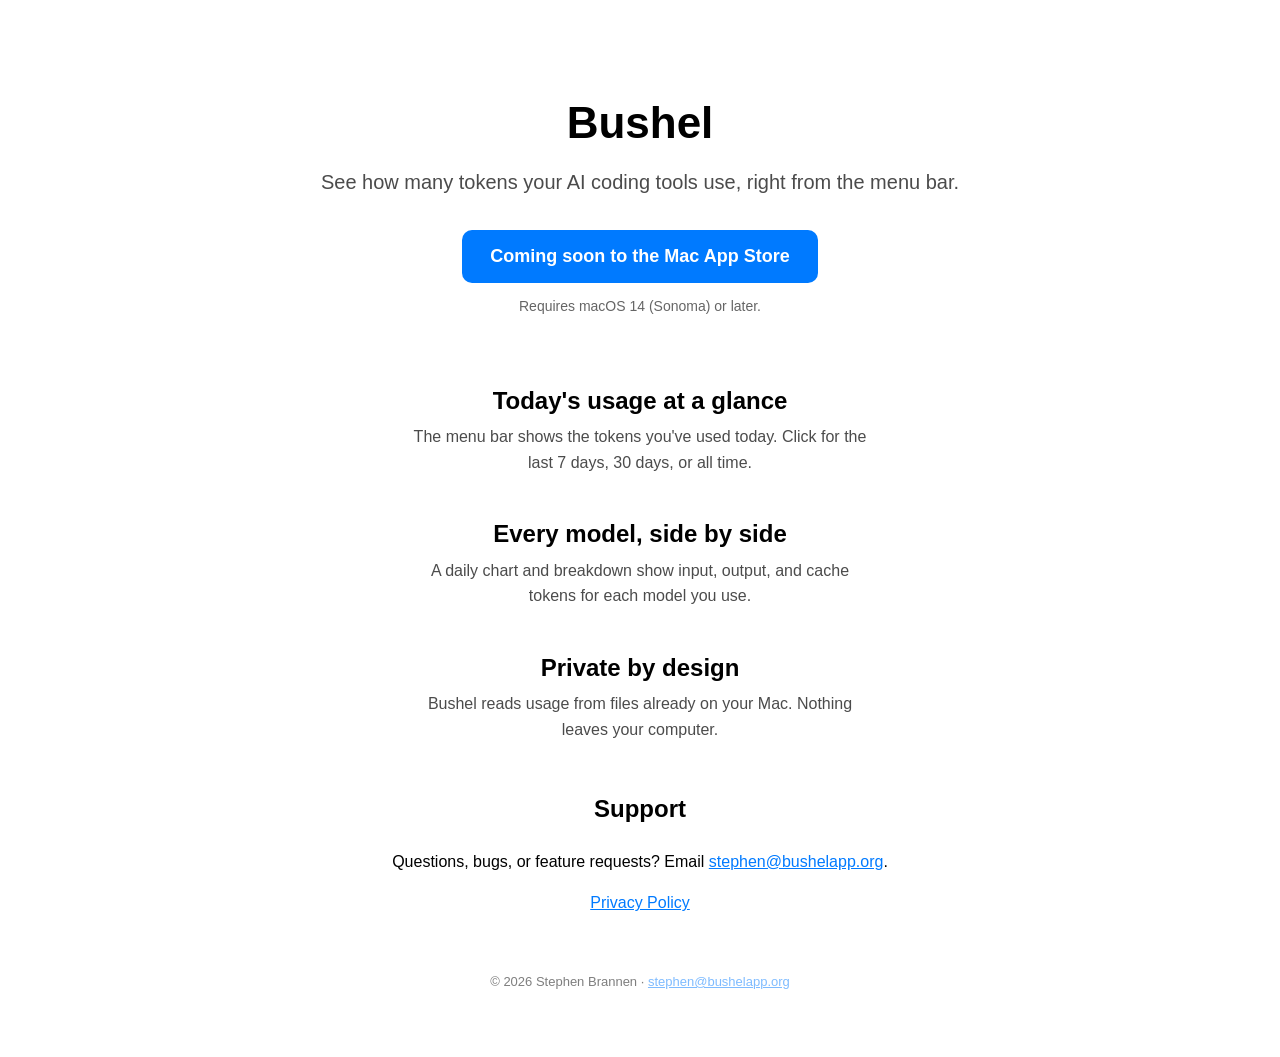
==== index.html @ 147a5994 "site: add landing page and privacy policy Co-Authored-By: Claude Opus 5.5 <noreply@anthropic.com> AI" ====
<!DOCTYPE html>
<html lang="en">
<head>
<meta charset="utf-8">
<meta name="viewport" content="width=device-width, initial-scale=1">
<title>Bushel, an LLM token tracker for macOS</title>
<style>
  :root { color-scheme: light dark; }
  body {
    font: 16px/1.6 -apple-system, BlinkMacSystemFont, "Segoe UI", sans-serif;
    margin: 0; padding: 0 24px;
    display: flex; flex-direction: column; align-items: center;
    text-align: center;
  }
  main { max-width: 640px; padding: 64px 0; }
  h1 { font-size: 44px; margin: 24px 0 8px; }
  .tagline { font-size: 20px; opacity: 0.7; margin: 0 0 32px; }
  .soon {
    display: inline-block; padding: 12px 28px; border-radius: 10px;
    background: #007aff; color: #fff; font-weight: 600; font-size: 18px;
  }
  .req { font-size: 14px; opacity: 0.6; margin-top: 12px; }
  .features { margin: 64px 0 8px; }
  .feature { margin: 40px 0; }
  .feature h3 { font-size: 24px; margin: 0 0 4px; }
  .feature p { opacity: 0.7; margin: 0 auto; max-width: 460px; }
  .support { margin-top: 48px; }
  footer { font-size: 13px; opacity: 0.5; margin-top: 56px; }
  a { color: #007aff; }
</style>
</head>
<body>
<main>
  <h1>Bushel</h1>
  <p class="tagline">See how many tokens your AI coding tools use, right from the menu bar.</p>

  <span class="soon">Coming soon to the Mac App Store</span>
  <p class="req">Requires macOS 14 (Sonoma) or later.</p>

  <section class="features">
    <div class="feature">
      <h3>Today's usage at a glance</h3>
      <p>The menu bar shows the tokens you've used today. Click for the last 7 days, 30 days, or all time.</p>
    </div>
    <div class="feature">
      <h3>Every model, side by side</h3>
      <p>A daily chart and breakdown show input, output, and cache tokens for each model you use.</p>
    </div>
    <div class="feature">
      <h3>Private by design</h3>
      <p>Bushel reads usage from files already on your Mac. Nothing leaves your computer.</p>
    </div>
  </section>

  <div class="support">
    <h2>Support</h2>
    <p>Questions, bugs, or feature requests? Email
       <a href="mailto:stephen@bushelapp.org">stephen@bushelapp.org</a>.</p>
    <p><a href="privacy.html">Privacy Policy</a></p>
  </div>

  <footer>© 2026 Stephen Brannen · <a href="mailto:stephen@bushelapp.org">stephen@bushelapp.org</a></footer>
</main>
</body>
</html>
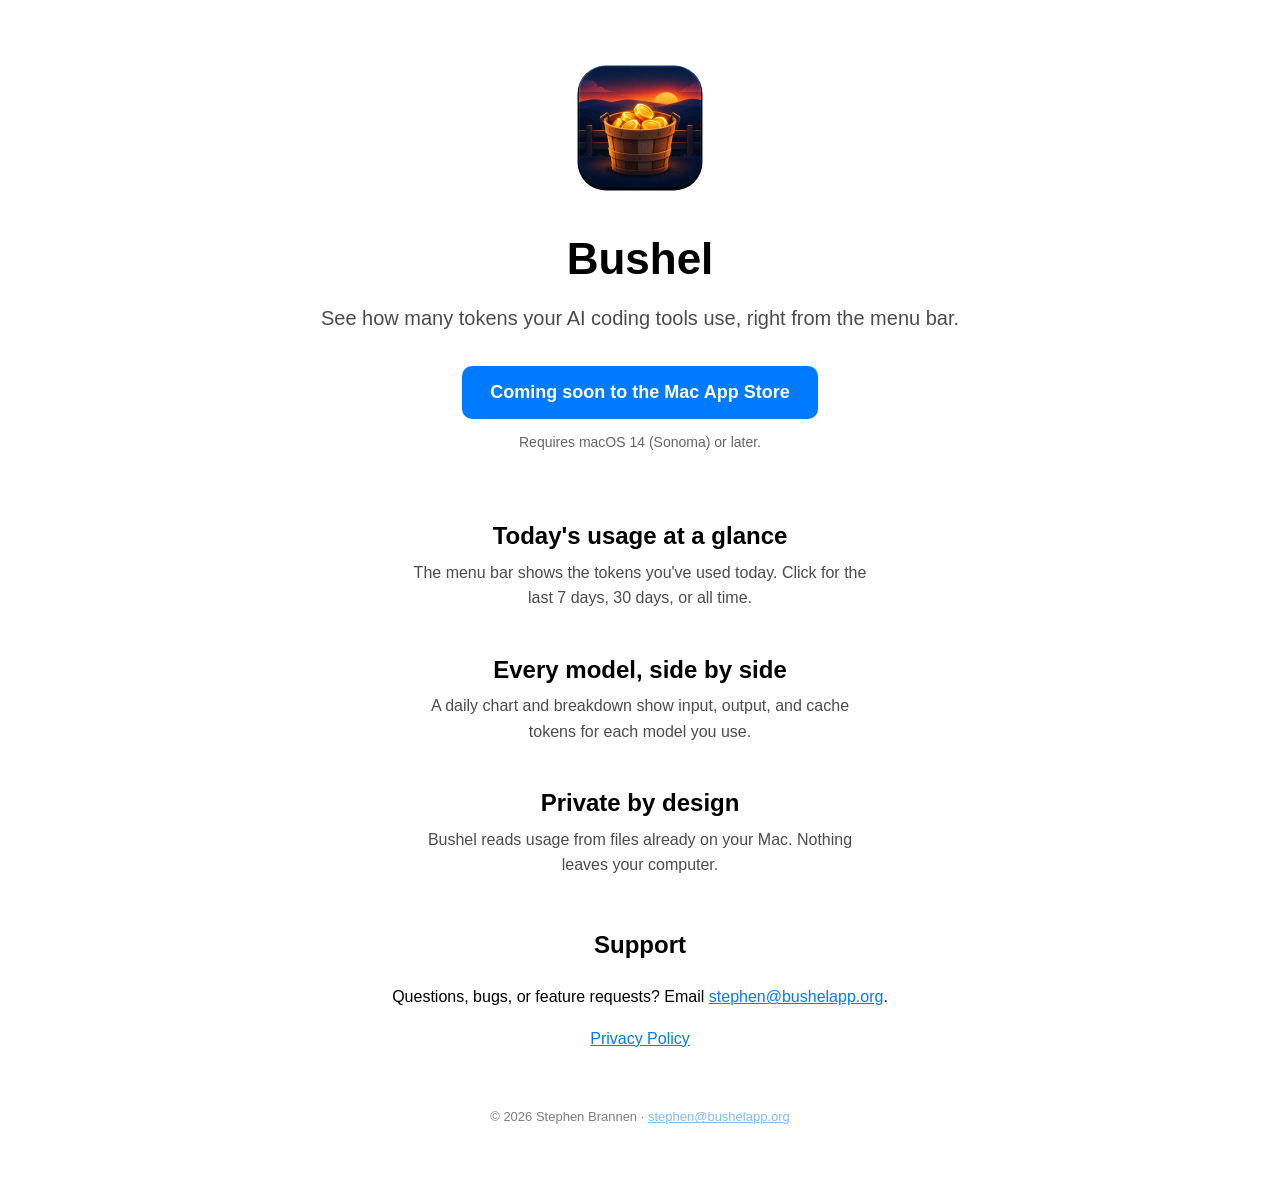
==== commit 647b7cc3: "site: add app icon to the landing page Co-Authored-By: Claude Opus 5.5 <noreply@anthropic.com> AI-To" ====
--- a/index.html
+++ b/index.html
@@ -13,6 +13,8 @@
     text-align: center;
   }
   main { max-width: 640px; padding: 64px 0; }
+  /* The icon PNG has an opaque dark margin and corners, so clip to the artwork's rounded square. */
+  img.icon { width: 128px; height: 128px; clip-path: inset(1.2% round 22%); }
   h1 { font-size: 44px; margin: 24px 0 8px; }
   .tagline { font-size: 20px; opacity: 0.7; margin: 0 0 32px; }
   .soon {
@@ -31,6 +33,7 @@
 </head>
 <body>
 <main>
+  <img class="icon" src="icon.png" alt="Bushel icon">
   <h1>Bushel</h1>
   <p class="tagline">See how many tokens your AI coding tools use, right from the menu bar.</p>
 
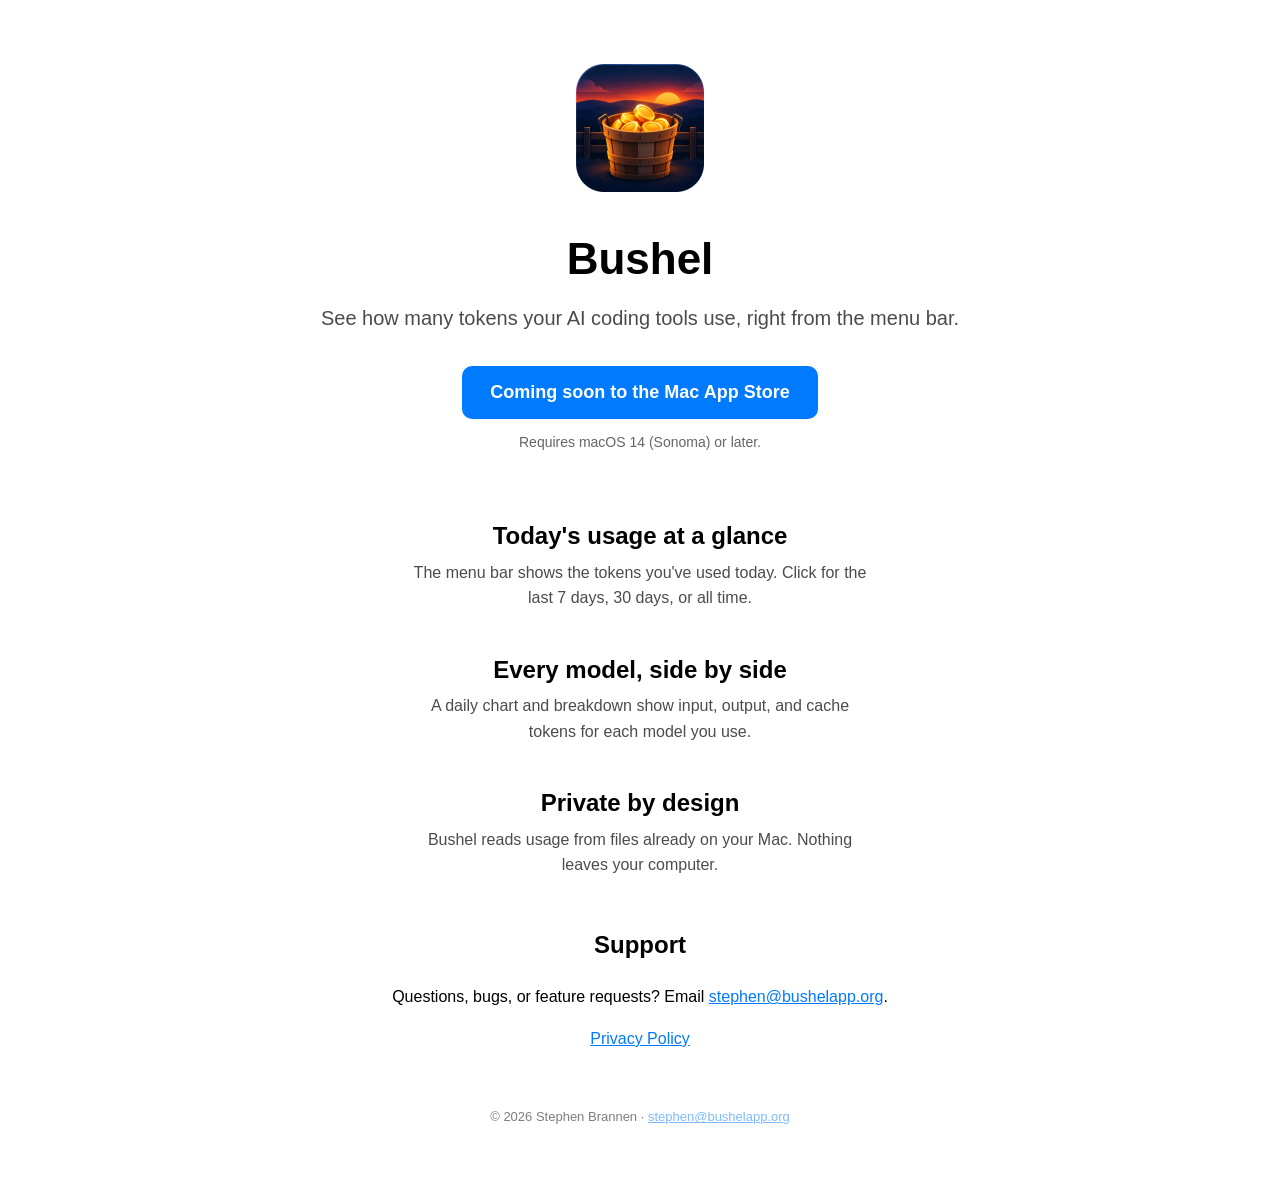
==== commit dfc5e1d5: "site: use the transparent app icon Co-Authored-By: Claude Opus 5.5 <noreply@anthropic.com> AI-Tool: " ====
--- a/index.html
+++ b/index.html
@@ -13,8 +13,7 @@
     text-align: center;
   }
   main { max-width: 640px; padding: 64px 0; }
-  /* The icon PNG has an opaque dark margin and corners, so clip to the artwork's rounded square. */
-  img.icon { width: 128px; height: 128px; clip-path: inset(1.2% round 22%); }
+  img.icon { width: 128px; height: 128px; }
   h1 { font-size: 44px; margin: 24px 0 8px; }
   .tagline { font-size: 20px; opacity: 0.7; margin: 0 0 32px; }
   .soon {
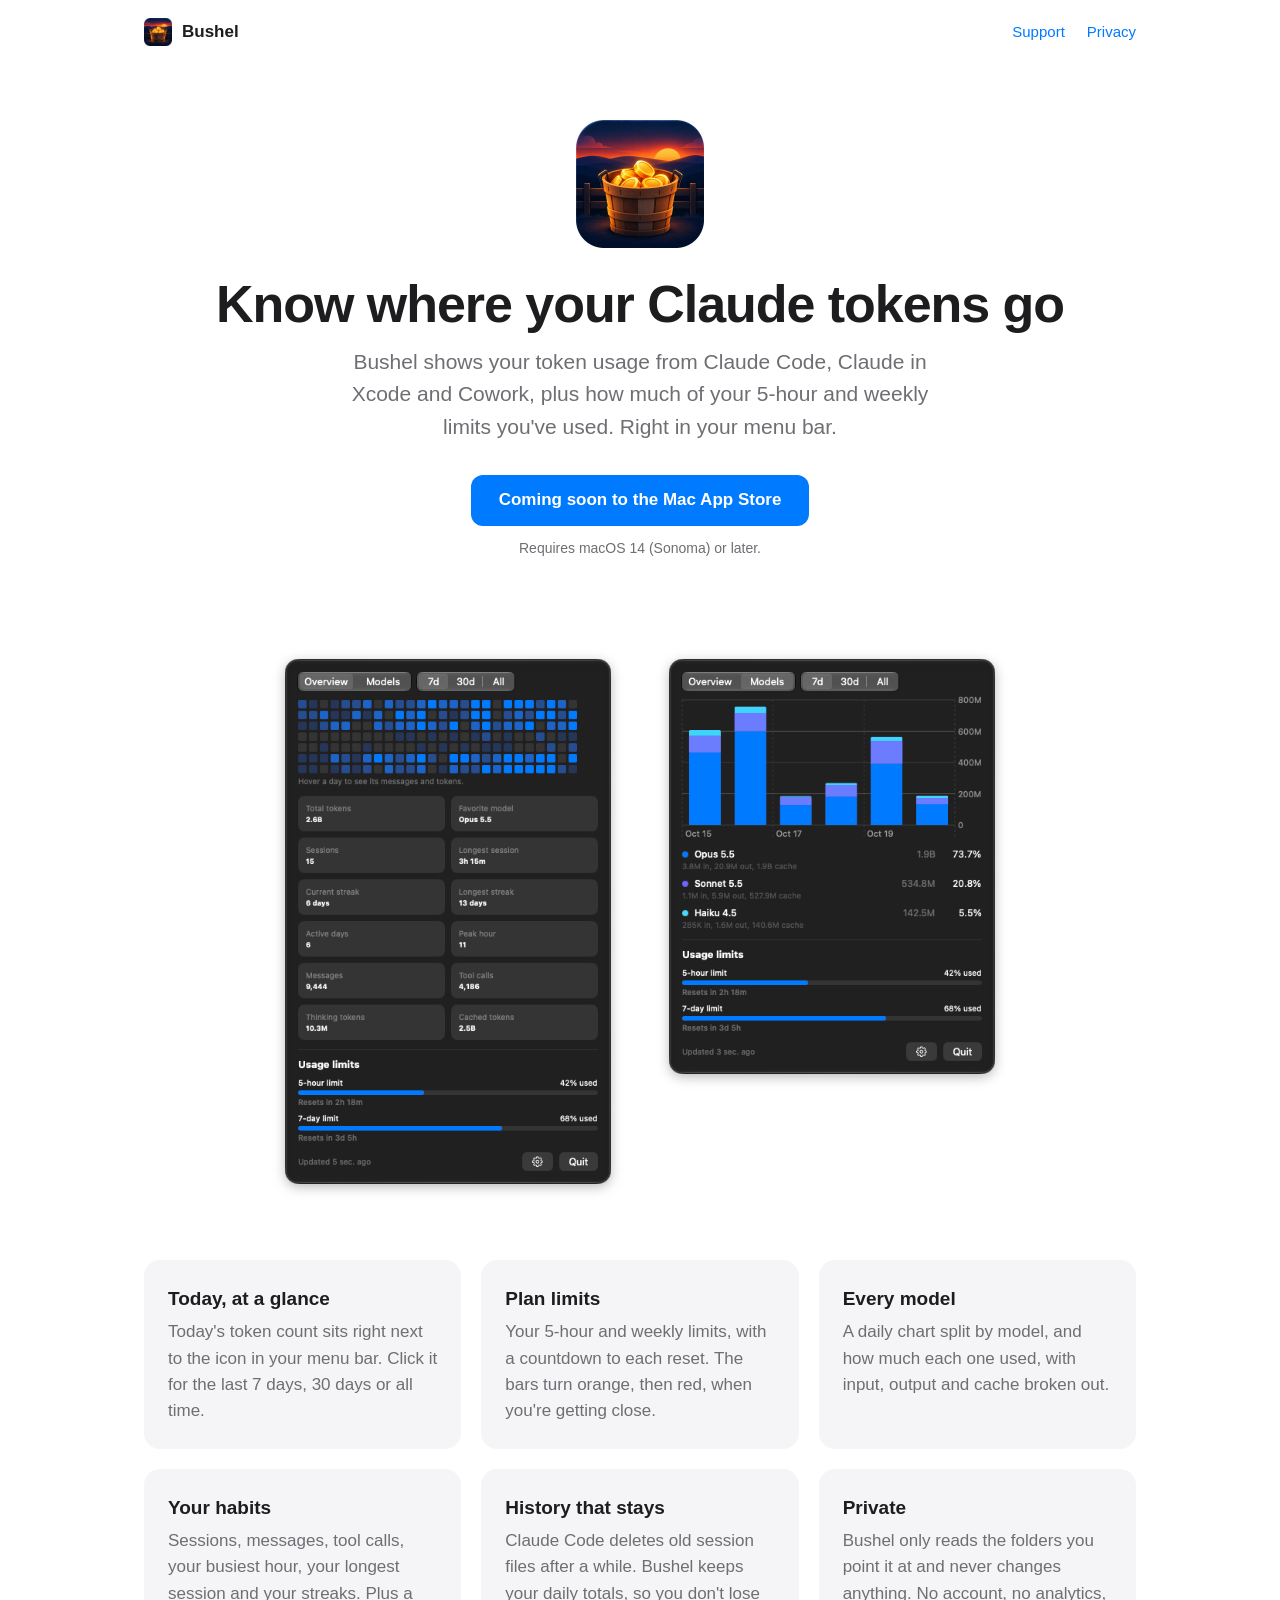
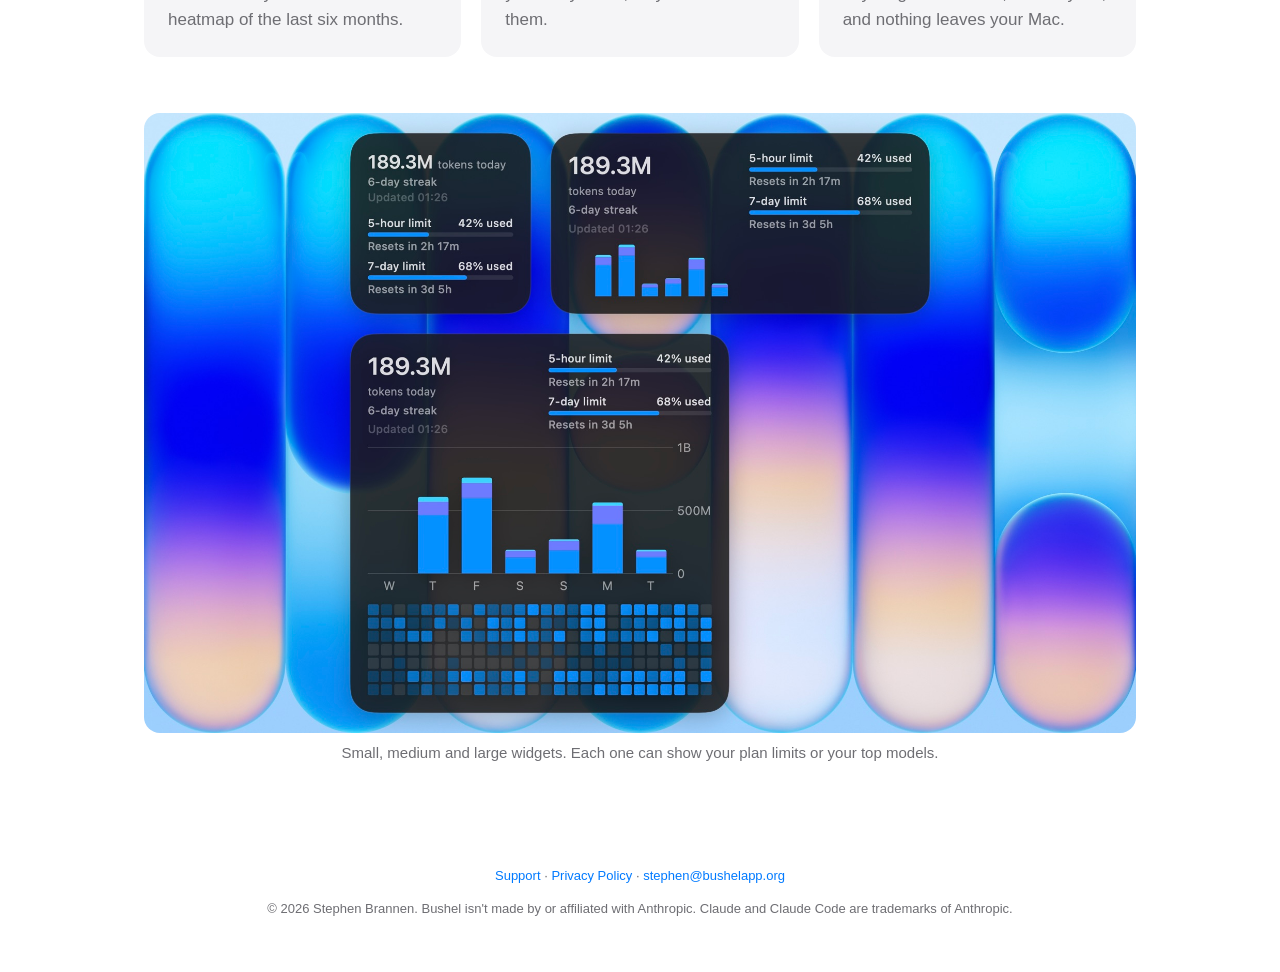
==== commit 224e6331: "feat: add a support page and screenshots, and share one stylesheet across pages AI-Tool: Claude Code" ====
--- a/index.html
+++ b/index.html
@@ -3,65 +3,70 @@
 <head>
 <meta charset="utf-8">
 <meta name="viewport" content="width=device-width, initial-scale=1">
-<title>Bushel, an LLM token tracker for macOS</title>
-<style>
-  :root { color-scheme: light dark; }
-  body {
-    font: 16px/1.6 -apple-system, BlinkMacSystemFont, "Segoe UI", sans-serif;
-    margin: 0; padding: 0 24px;
-    display: flex; flex-direction: column; align-items: center;
-    text-align: center;
-  }
-  main { max-width: 640px; padding: 64px 0; }
-  img.icon { width: 128px; height: 128px; }
-  h1 { font-size: 44px; margin: 24px 0 8px; }
-  .tagline { font-size: 20px; opacity: 0.7; margin: 0 0 32px; }
-  .soon {
-    display: inline-block; padding: 12px 28px; border-radius: 10px;
-    background: #007aff; color: #fff; font-weight: 600; font-size: 18px;
-  }
-  .req { font-size: 14px; opacity: 0.6; margin-top: 12px; }
-  .features { margin: 64px 0 8px; }
-  .feature { margin: 40px 0; }
-  .feature h3 { font-size: 24px; margin: 0 0 4px; }
-  .feature p { opacity: 0.7; margin: 0 auto; max-width: 460px; }
-  .support { margin-top: 48px; }
-  footer { font-size: 13px; opacity: 0.5; margin-top: 56px; }
-  a { color: #007aff; }
-</style>
+<title>Bushel: Claude token usage and plan limits for your Mac</title>
+<meta name="description" content="See your Claude token usage and your 5-hour and weekly plan limits from the menu bar and desktop widgets. Everything stays on your Mac.">
+<link rel="icon" href="icon.png">
+<link rel="stylesheet" href="style.css">
 </head>
 <body>
+<nav>
+  <a class="brand" href="index.html"><img src="icon.png" alt="">Bushel</a>
+  <div class="links">
+    <a href="support.html">Support</a>
+    <a href="privacy.html">Privacy</a>
+  </div>
+</nav>
+
 <main>
-  <img class="icon" src="icon.png" alt="Bushel icon">
-  <h1>Bushel</h1>
-  <p class="tagline">See how many tokens your AI coding tools use, right from the menu bar.</p>
+  <section class="hero">
+    <img class="icon" src="icon.png" alt="Bushel icon">
+    <h1>Know where your Claude tokens go</h1>
+    <p class="tagline">Bushel shows your token usage from Claude Code, Claude in Xcode and Cowork, plus how much of your 5-hour and weekly limits you've used. Right in your menu bar.</p>
+    <span class="badge">Coming soon to the Mac App Store</span>
+    <p class="requirement">Requires macOS 14 (Sonoma) or later.</p>
+  </section>
 
-  <span class="soon">Coming soon to the Mac App Store</span>
-  <p class="req">Requires macOS 14 (Sonoma) or later.</p>
+  <section class="screens">
+    <img src="images/overview.png" alt="Bushel's Overview: a six-month activity heatmap, total tokens, sessions, streaks, messages and tool calls, with plan limits below">
+    <img src="images/models.png" alt="Bushel's Models view: tokens per day stacked by model, each model's share, and plan limits">
+  </section>
 
   <section class="features">
     <div class="feature">
-      <h3>Today's usage at a glance</h3>
-      <p>The menu bar shows the tokens you've used today. Click for the last 7 days, 30 days, or all time.</p>
+      <h3>Today, at a glance</h3>
+      <p>Today's token count sits right next to the icon in your menu bar. Click it for the last 7 days, 30 days or all time.</p>
     </div>
     <div class="feature">
-      <h3>Every model, side by side</h3>
-      <p>A daily chart and breakdown show input, output, and cache tokens for each model you use.</p>
+      <h3>Plan limits</h3>
+      <p>Your 5-hour and weekly limits, with a countdown to each reset. The bars turn orange, then red, when you're getting close.</p>
     </div>
     <div class="feature">
-      <h3>Private by design</h3>
-      <p>Bushel reads usage from files already on your Mac. Nothing leaves your computer.</p>
+      <h3>Every model</h3>
+      <p>A daily chart split by model, and how much each one used, with input, output and cache broken out.</p>
+    </div>
+    <div class="feature">
+      <h3>Your habits</h3>
+      <p>Sessions, messages, tool calls, your busiest hour, your longest session and your streaks. Plus a heatmap of the last six months.</p>
+    </div>
+    <div class="feature">
+      <h3>History that stays</h3>
+      <p>Claude Code deletes old session files after a while. Bushel keeps your daily totals, so you don't lose them.</p>
+    </div>
+    <div class="feature">
+      <h3>Private</h3>
+      <p>Bushel only reads the folders you point it at and never changes anything. No account, no analytics, and nothing leaves your Mac.</p>
     </div>
   </section>
 
-  <div class="support">
-    <h2>Support</h2>
-    <p>Questions, bugs, or feature requests? Email
-       <a href="mailto:stephen@bushelapp.org">stephen@bushelapp.org</a>.</p>
-    <p><a href="privacy.html">Privacy Policy</a></p>
-  </div>
+  <section class="wide">
+    <img src="images/widgets.jpg" alt="Bushel's small, medium and large desktop widgets showing today's tokens, plan limits and a daily chart">
+    <p class="caption">Small, medium and large widgets. Each one can show your plan limits or your top models.</p>
+  </section>
+</main>
 
-  <footer>© 2026 Stephen Brannen · <a href="mailto:stephen@bushelapp.org">stephen@bushelapp.org</a></footer>
-</main>
+<footer>
+  <p><a href="support.html">Support</a> · <a href="privacy.html">Privacy Policy</a> · <a href="mailto:stephen@bushelapp.org">stephen@bushelapp.org</a></p>
+  <p>© 2026 Stephen Brannen. Bushel isn't made by or affiliated with Anthropic. Claude and Claude Code are trademarks of Anthropic.</p>
+</footer>
 </body>
 </html>
--- a/style.css
+++ b/style.css
@@ -0,0 +1,89 @@
+:root {
+  color-scheme: light dark;
+  --text: #1d1d1f;
+  --muted: #6e6e73;
+  --background: #ffffff;
+  --panel: #f5f5f7;
+  --accent: #007aff;
+}
+
+@media (prefers-color-scheme: dark) {
+  :root {
+    --text: #f5f5f7;
+    --muted: #a1a1a6;
+    --background: #000000;
+    --panel: #1c1c1e;
+    --accent: #0a84ff;
+  }
+}
+
+* { box-sizing: border-box; }
+
+body {
+  font: 17px/1.55 -apple-system, BlinkMacSystemFont, "Segoe UI", sans-serif;
+  margin: 0;
+  color: var(--text);
+  background: var(--background);
+}
+
+a { color: var(--accent); text-decoration: none; }
+a:hover { text-decoration: underline; }
+
+nav {
+  display: flex; justify-content: space-between; align-items: center;
+  max-width: 1040px; margin: 0 auto; padding: 18px 24px;
+}
+nav .brand { display: flex; align-items: center; gap: 10px; color: var(--text); font-weight: 600; }
+nav .brand img { width: 28px; height: 28px; }
+nav .links { display: flex; gap: 22px; font-size: 15px; }
+
+main { max-width: 1040px; margin: 0 auto; padding: 0 24px; }
+
+.hero { text-align: center; padding: 56px 0 24px; }
+.hero img.icon { width: 128px; height: 128px; }
+.hero h1 { font-size: 52px; line-height: 1.1; margin: 20px 0 12px; letter-spacing: -0.02em; }
+.hero .tagline { font-size: 21px; color: var(--muted); max-width: 620px; margin: 0 auto 32px; }
+.badge {
+  display: inline-block; padding: 12px 28px; border-radius: 12px;
+  background: var(--accent); color: #fff; font-weight: 600; font-size: 17px;
+}
+.requirement { font-size: 14px; color: var(--muted); margin-top: 12px; }
+
+.screens {
+  display: flex; justify-content: center; align-items: flex-start; gap: 24px;
+  flex-wrap: wrap; margin: 48px 0 16px;
+}
+.screens img { width: 100%; max-width: 360px; height: auto; }
+.wide { margin: 32px 0; }
+.wide img { width: 100%; height: auto; border-radius: 16px; display: block; }
+.caption { text-align: center; color: var(--muted); font-size: 15px; margin: 8px 0 0; }
+
+.features {
+  display: grid; grid-template-columns: repeat(auto-fit, minmax(280px, 1fr));
+  gap: 20px; margin: 56px 0;
+}
+.feature { background: var(--panel); border-radius: 16px; padding: 24px; }
+.feature h3 { font-size: 19px; margin: 0 0 6px; }
+.feature p { color: var(--muted); margin: 0; }
+
+.page { max-width: 720px; margin: 0 auto; padding: 32px 0 0; }
+.page h1 { font-size: 40px; margin: 0 0 8px; }
+.page .lead { color: var(--muted); font-size: 19px; margin: 0 0 32px; }
+.page h2 { font-size: 24px; margin: 40px 0 8px; }
+.page h3 { font-size: 18px; margin: 24px 0 4px; }
+.page code {
+  font: 14px ui-monospace, SFMono-Regular, Menlo, monospace;
+  background: var(--panel); padding: 2px 6px; border-radius: 6px;
+}
+.page .updated { color: var(--muted); margin: 0 0 32px; }
+
+footer {
+  text-align: center; font-size: 13px; color: var(--muted);
+  padding: 56px 24px 40px;
+}
+
+@media (max-width: 600px) {
+  nav .links { gap: 14px; }
+  .hero h1 { font-size: 40px; }
+  .hero .tagline { font-size: 18px; }
+}
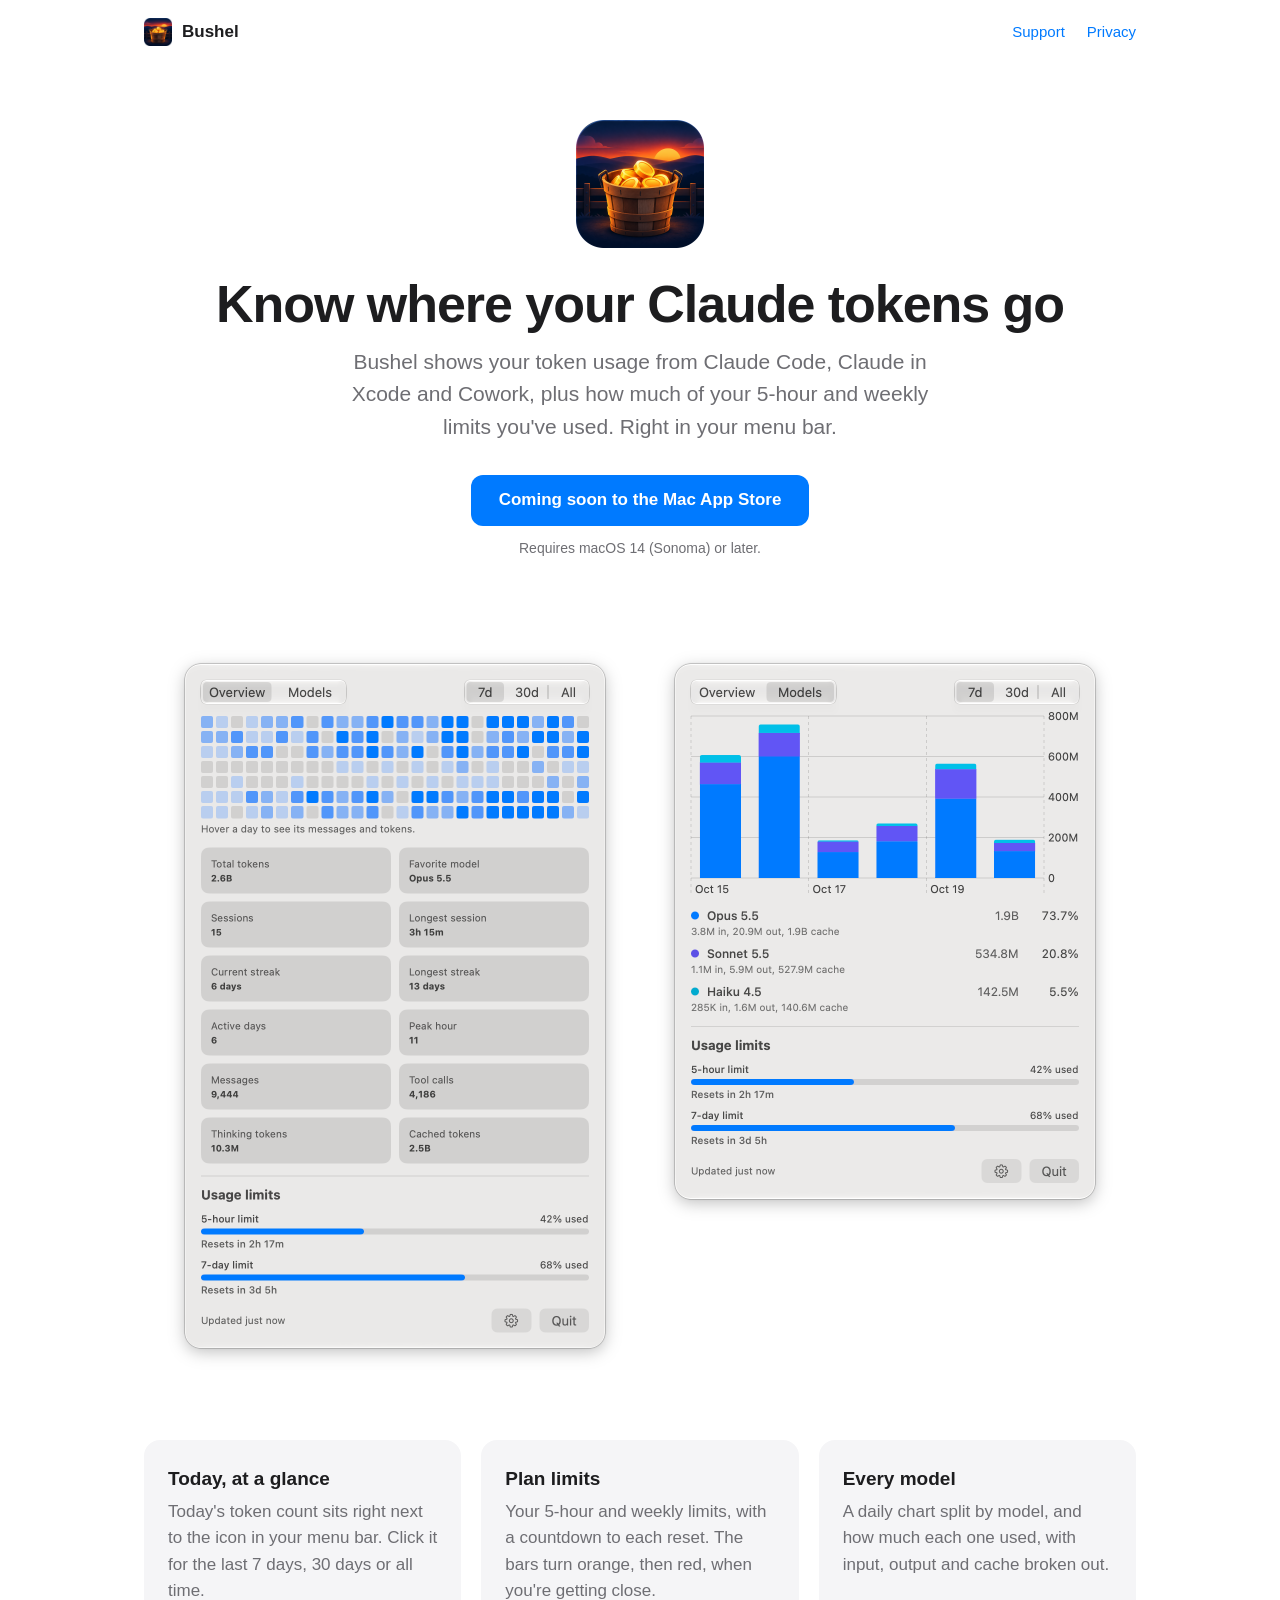
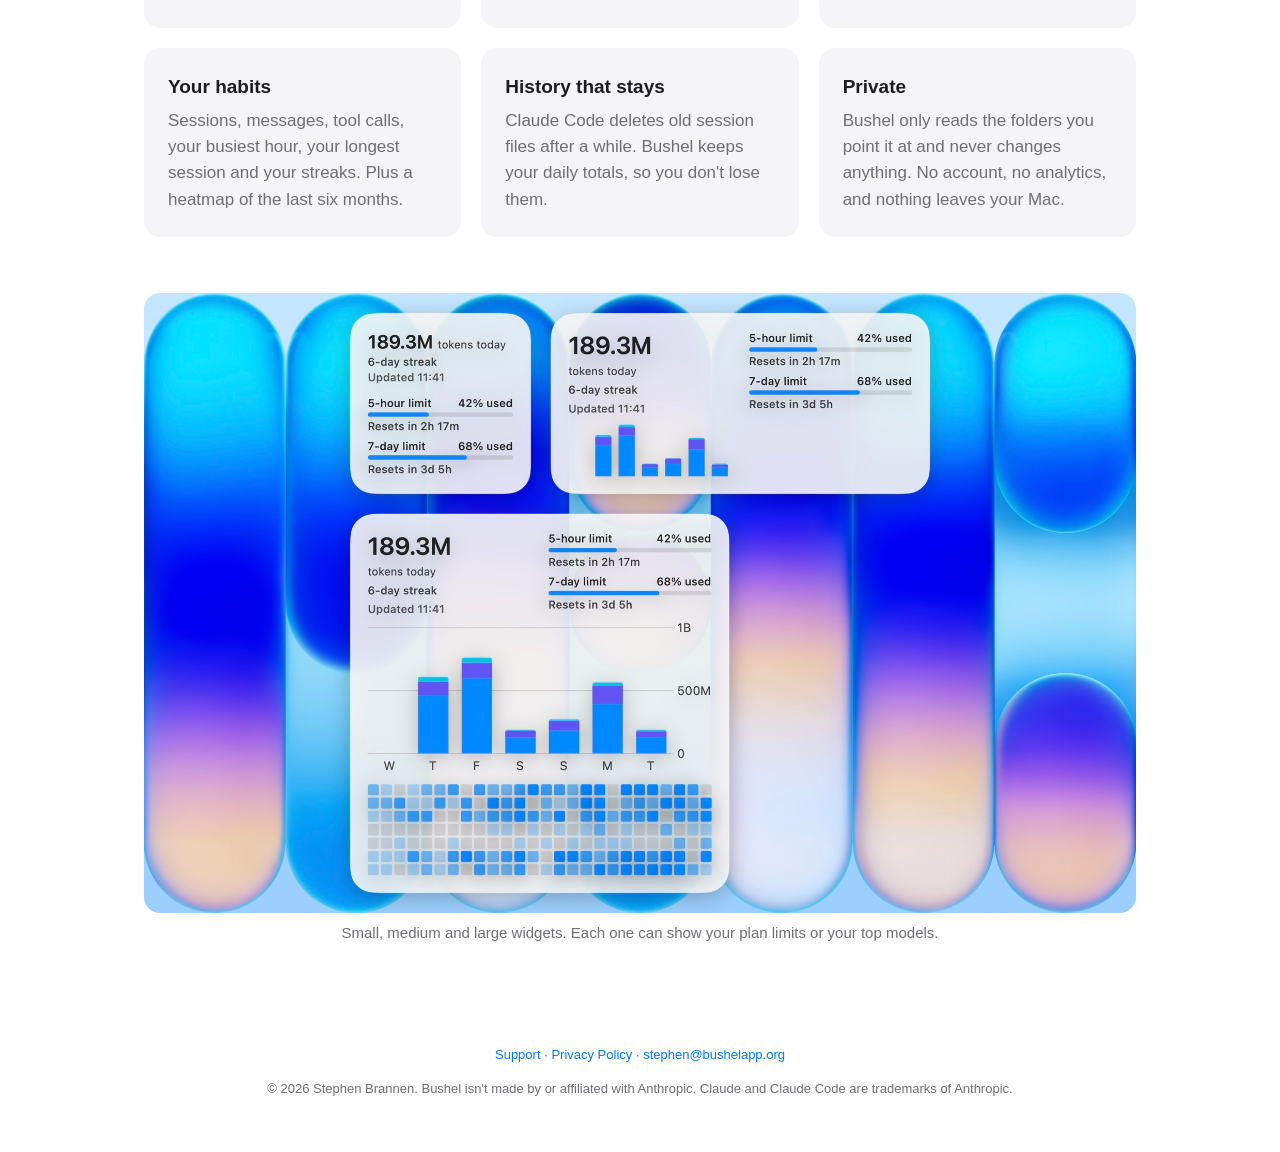
==== commit 4f76fc4f: "feat: show light or dark screenshots to match the visitor, from new Retina captures AI-Tool: Claude " ====
--- a/index.html
+++ b/index.html
@@ -27,8 +27,14 @@
   </section>
 
   <section class="screens">
-    <img src="images/overview.png" alt="Bushel's Overview: a six-month activity heatmap, total tokens, sessions, streaks, messages and tool calls, with plan limits below">
-    <img src="images/models.png" alt="Bushel's Models view: tokens per day stacked by model, each model's share, and plan limits">
+    <picture>
+      <source srcset="images/overview-dark.png" media="(prefers-color-scheme: dark)">
+      <img src="images/overview-light.png" width="466" height="730" alt="Bushel's Overview: a six-month activity heatmap, total tokens, sessions, streaks, messages and tool calls, with plan limits below">
+    </picture>
+    <picture>
+      <source srcset="images/models-dark.png" media="(prefers-color-scheme: dark)">
+      <img src="images/models-light.png" width="466" height="581" alt="Bushel's Models view: tokens per day stacked by model, each model's share, and plan limits">
+    </picture>
   </section>
 
   <section class="features">
@@ -59,7 +65,10 @@
   </section>
 
   <section class="wide">
-    <img src="images/widgets.jpg" alt="Bushel's small, medium and large desktop widgets showing today's tokens, plan limits and a daily chart">
+    <picture>
+      <source srcset="images/widgets-dark.jpg" media="(prefers-color-scheme: dark)">
+      <img src="images/widgets-light.jpg" width="1920" height="1200" alt="Bushel's small, medium and large desktop widgets showing today's tokens, plan limits and a daily chart">
+    </picture>
     <p class="caption">Small, medium and large widgets. Each one can show your plan limits or your top models.</p>
   </section>
 </main>
--- a/style.css
+++ b/style.css
@@ -53,7 +53,7 @@
   display: flex; justify-content: center; align-items: flex-start; gap: 24px;
   flex-wrap: wrap; margin: 48px 0 16px;
 }
-.screens img { width: 100%; max-width: 360px; height: auto; }
+.screens img { width: 100%; max-width: 466px; height: auto; }
 .wide { margin: 32px 0; }
 .wide img { width: 100%; height: auto; border-radius: 16px; display: block; }
 .caption { text-align: center; color: var(--muted); font-size: 15px; margin: 8px 0 0; }
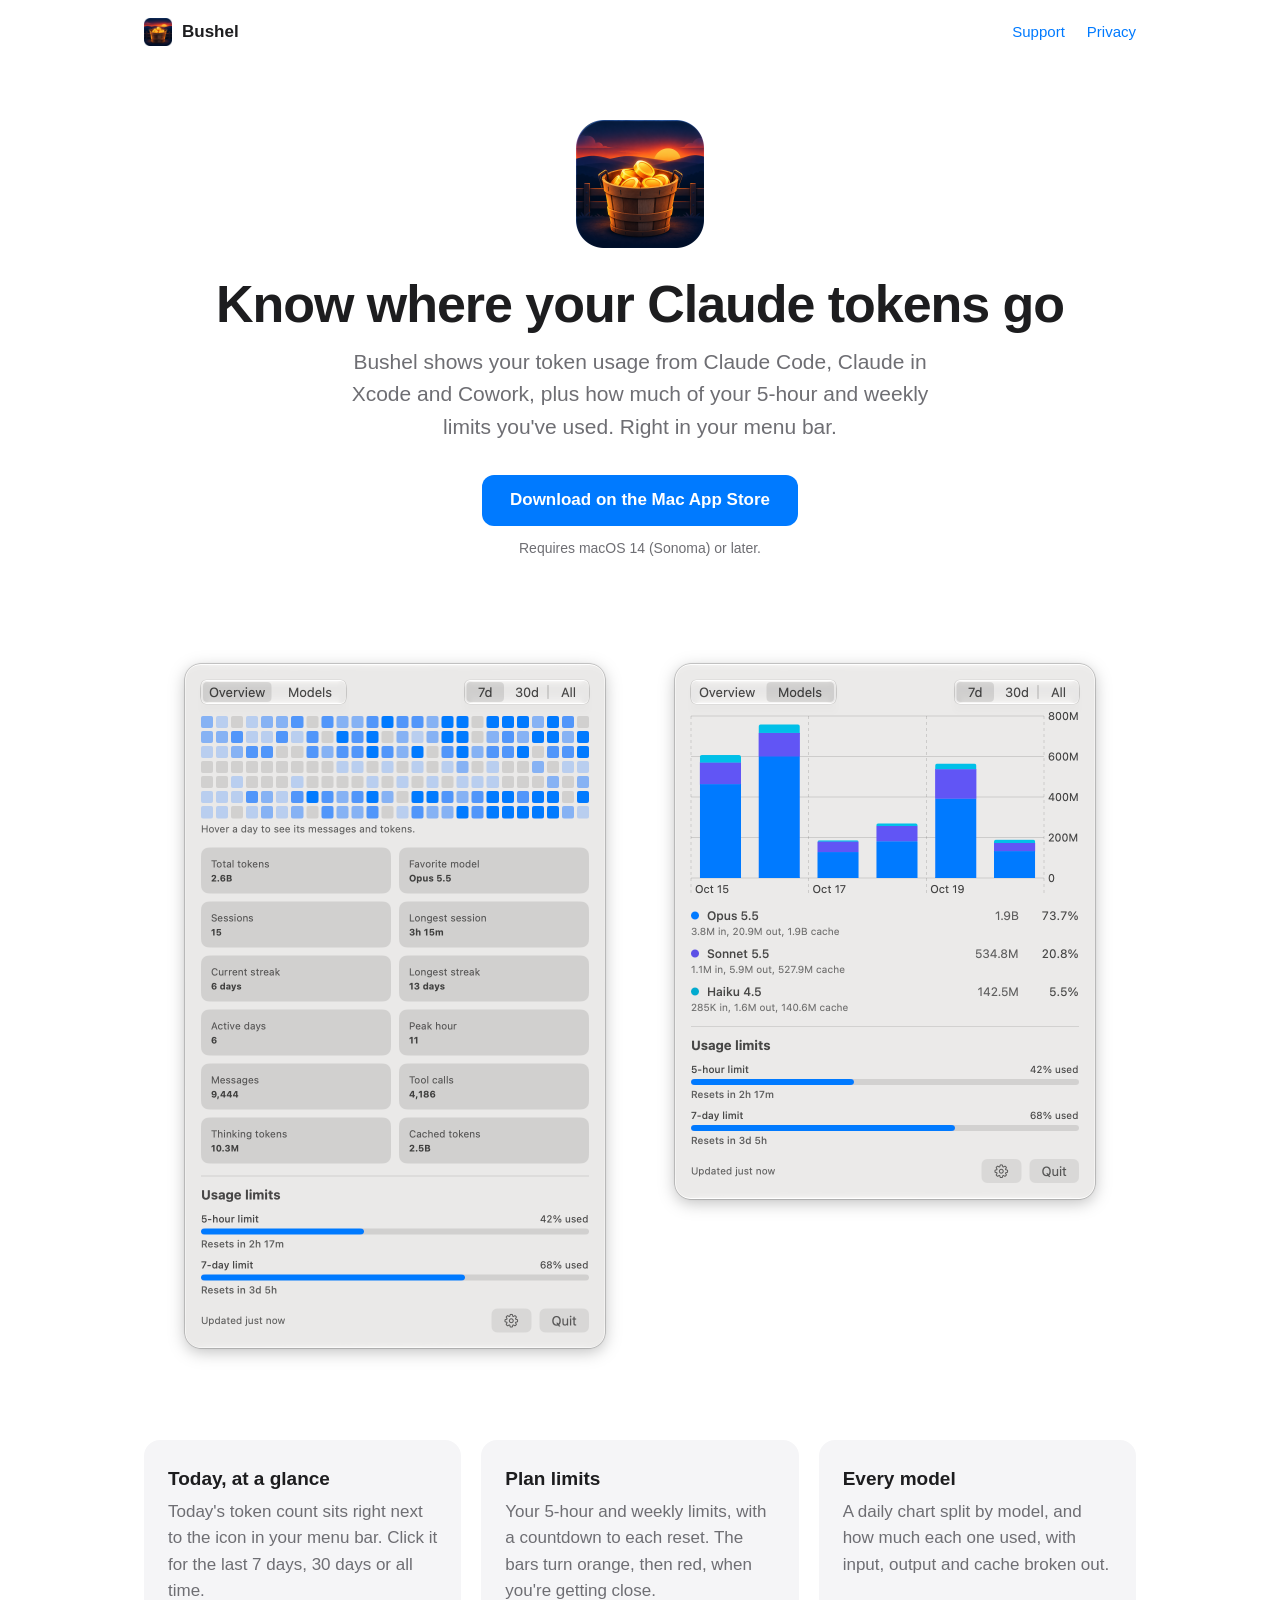
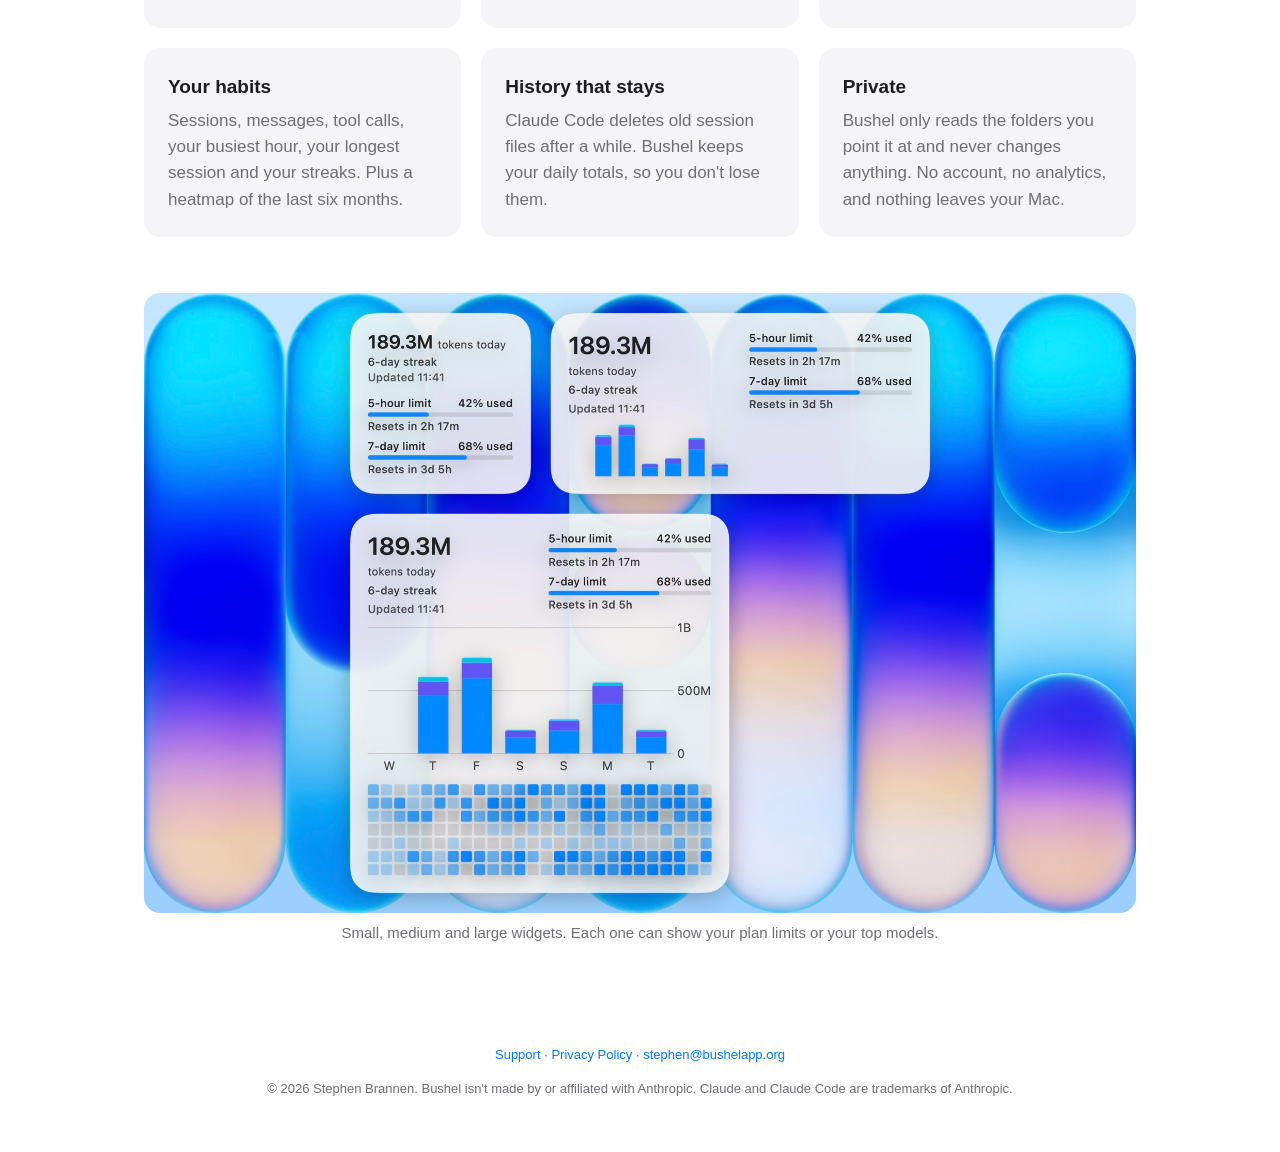
==== commit a69d5f18: "docs: link the home page button to the Mac App Store AI-Tool: Claude Code CLI AI-Model: claude-sonne" ====
--- a/index.html
+++ b/index.html
@@ -22,7 +22,7 @@
     <img class="icon" src="icon.png" alt="Bushel icon">
     <h1>Know where your Claude tokens go</h1>
     <p class="tagline">Bushel shows your token usage from Claude Code, Claude in Xcode and Cowork, plus how much of your 5-hour and weekly limits you've used. Right in your menu bar.</p>
-    <span class="badge">Coming soon to the Mac App Store</span>
+    <a class="badge" href="https://apps.apple.com/us/app/bushel-ai-token-tracker/id6824683663">Download on the Mac App Store</a>
     <p class="requirement">Requires macOS 14 (Sonoma) or later.</p>
   </section>
 
--- a/style.css
+++ b/style.css
@@ -47,6 +47,7 @@
   display: inline-block; padding: 12px 28px; border-radius: 12px;
   background: var(--accent); color: #fff; font-weight: 600; font-size: 17px;
 }
+a.badge:hover { text-decoration: none; opacity: 0.9; }
 .requirement { font-size: 14px; color: var(--muted); margin-top: 12px; }
 
 .screens {
